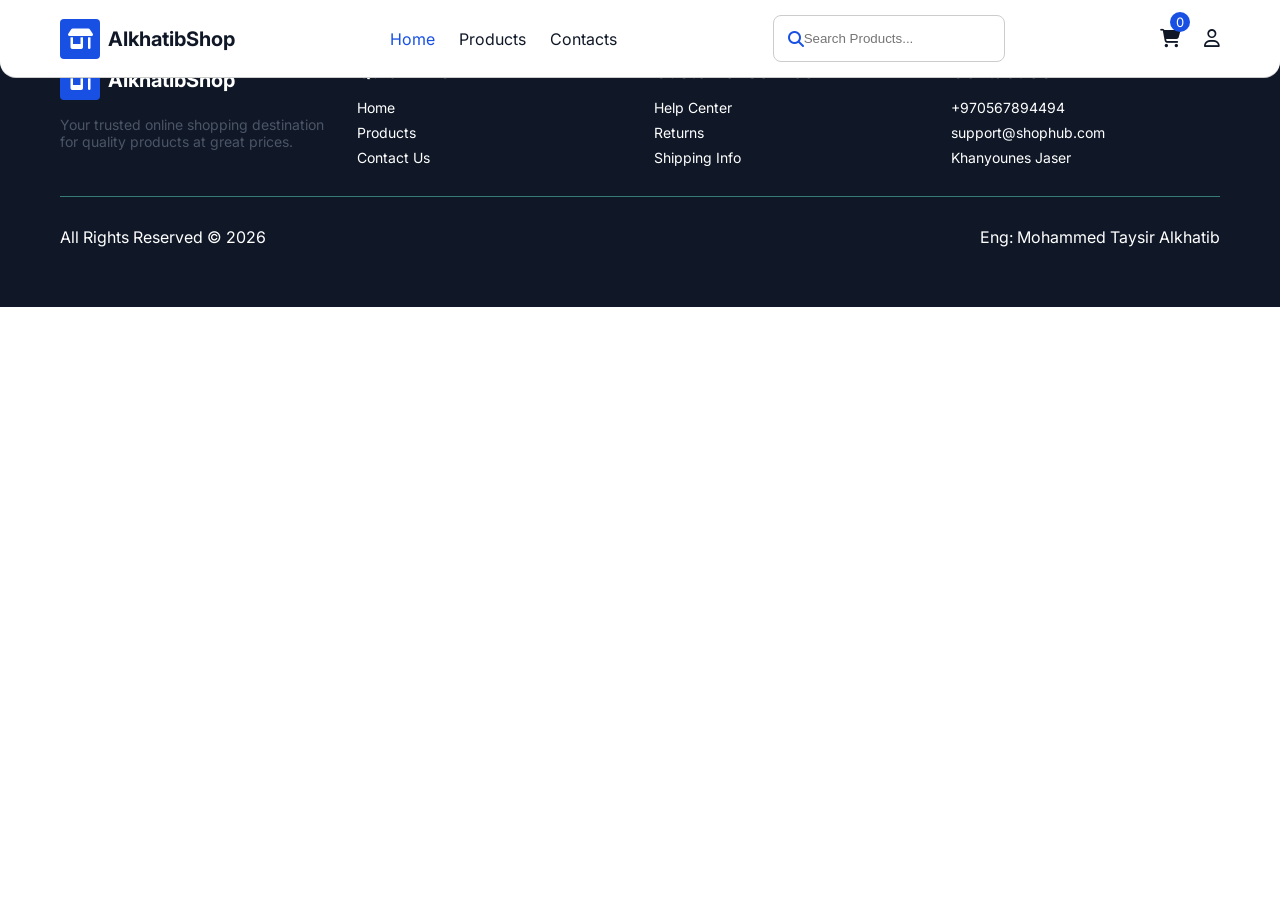
==== products.html @ e65e411a "navbar modal" ====
<!doctype html>
<html lang="en">
  <head>
    <meta charset="UTF-8" />
    <meta name="viewport" content="width=device-width, initial-scale=1.0" />
    <title>Alkhatib Shop | All You Need In One Place</title>

    <link
      href="https://fonts.googleapis.com/css2?family=Inter:wght@400;500;600;700&display=swap"
      rel="stylesheet"
    />

    <!-- Font Awesom Library -->
    <link
      rel="stylesheet"
      href="https://cdnjs.cloudflare.com/ajax/libs/font-awesome/6.5.0/css/all.min.css"
    />

    <link rel="stylesheet" href="./assets/css/main.css" />
    <link rel="stylesheet" href="./assets/css/base.css" />
  </head>
  <body>
    <!-- Navbar -->
    <header class="container flex space-between align-center">
      <a href="index.html" class="logo main-color flex align-center gap-8">
        <div class="logo-icon bg-blue flex align-center justify-center r-4">
          <i class="fa-solid fa-shop"></i>
        </div>
        <p class="clr-black">AlkhatibShop</p>
      </a>

      <nav class="flex align-center gap-24 main-nav mobile-hidden">
        <a href="index.html" class="active page-link clr-black">Home</a>
        <a href="#" class="page-link clr-black">Products</a>
        <a href="#" class="page-link clr-black">Contacts</a>
      </nav>

      <div class="search-div p-relative mobile-hidden">
        <i
          class="fa-solid fa-magnifying-glass p-absolute p-centerY clr-blue"
        ></i>
        <input
          type="text"
          class="search-input r-8"
          placeholder="Search Products..."
        />
      </div>

      <ul class="flex align-center gap-24">
        <li>
          <a href="#" class="clr-black link-icon cart-icon p-relative">
            <i class="fa-solid fa-cart-shopping"></i>
          </a>
        </li>
        <li>
          <a href="#" class="clr-black link-icon">
            <i class="fa-regular fa-user"></i>
          </a>
        </li>
      </ul>

      <div class="desktop-hidden list-icon">
        <i class="fa-solid fa-bars"></i>
      </div>
    </header>

    

    <main>
        <div>
          
        </div>
    </main>
    <footer class="bg-black container">
      <div class="head-footer">
        <div class="flex flex-column gap-16">
          <a href="index.html" class="logo main-color flex align-center gap-8">
            <div class="logo-icon bg-blue flex align-center justify-center r-4">
              <i class="fa-solid fa-shop"></i>
            </div>
            <p class="clr-white">AlkhatibShop</p>
          </a>
          <p class="f-14 clr-gray">
            Your trusted online shopping destination for quality products at
            great prices.
          </p>
        </div>
        <div class="flex flex-column gap-16">
          <h3 class="clr-white">Quic Links</h3>
          <nav class="links flex flex-column gap-8">
            <a href="#" class="f-14 clr-white">Home</a>
            <a href="#" class="f-14 clr-white">Products</a>
            <a href="#" class="f-14 clr-white">Contact Us</a>
          </nav>
        </div>
        <div class="flex flex-column gap-16">
          <h3 class="clr-white">Customer Service</h3>
          <nav class="links flex flex-column gap-8">
            <a href="#" class="f-14 clr-white">Help Center</a>
            <a href="#" class="f-14 clr-white">Returns</a>
            <a href="#" class="f-14 clr-white">Shipping Info</a>
          </nav>
        </div>
        <div class="flex flex-column gap-16">
          <h3 class="clr-white">Contact Us</h3>
          <nav class="links flex flex-column gap-8">
            <a href="#" class="f-14 clr-white">+970567894494</a>
            <a href="#" class="f-14 clr-white">support@shophub.com</a>
            <a href="#" class="f-14 clr-white">Khanyounes Jaser</a>
          </nav>
        </div>
      </div>
      <div class="bottom-footer">
        <p
          class="flex align-center space-between mobile-column mobile-gap-8 clr-white"
        >
          <span>All Rights Reserved &copy; 2026</span>
          <span>Eng: Mohammed Taysir Alkhatib</span>
        </p>
      </div>
    </footer>

    <div class="modal">
      <button class="close-button"><i class="fa-solid fa-x"></i></button>
      <div >
        <div class="search-div p-relative">
          <i
            class="fa-solid fa-magnifying-glass p-absolute p-centerY clr-blue"
          ></i>
          <input
            type="text"
            class="modal-search-input r-8"
            placeholder="Search Products..."
          />
        </div>

        <div>
          <nav class = "flex flex-column gap-24">
            <a href = "index.html" class = "clr-black active page-link">Home</a>
            <a href = "products.html" class = "clr-black page-link">Products</a>
            <a href = "contact.html" class = "clr-black page-link">Contact</a>
          </nav>
        </div>

      </div>
      <a href="index.html" class="logo main-color flex align-center gap-8 p-absolute">
        <div class="logo-icon bg-blue flex align-center justify-center r-4">
          <i class="fa-solid fa-shop"></i>
        </div>
        <p class="clr-black">AlkhatibShop</p>
      </a>
    </div>

    <script src="./assets/js/main.js"></script>
  </body>
</html>
---- assets/css/main.css ----
:root {
  --mainColor: #1850e3;
  --colorBlack: #101828;
  --lightBlue: #1447e6;
}

* {
  padding: 0;
  margin: 0;
}

a {
  text-decoration: none;
}

ul {
  list-style: none;
  padding: 0;
}

body {
  font-family: 'Inter', sans-serif;
  overflow-x: hidden;
}

header {
  padding-top: 15px;
  padding-bottom: 15px;
  box-shadow: 0 1px #ccc;
  border-bottom-left-radius: 16px;
  border-bottom-right-radius: 16px;
  position: fixed;
  width: 100%;
  background-color: white;
  overflow: hidden;
  left: 0;
  top: 0;
  box-sizing: border-box;
  z-index: 99999;
}

.logo {
  font-size: 20px;
  font-weight:bold;
}

.logo-icon {
  width: 40px;
  height: 40px;
  color: white;
}

a.page-link:hover,
a.page-link.active {
  color: var(--mainColor);
}

header .search-div i {
  left: 15px;
  z-index: 1;
}

.search-input {
  border:1px solid #ccc;
  outline: none;
  padding-top: 15px;
  padding-bottom: 15px;
  padding-left: 30px;
  width: 200px;
  transition: 0.3s ease;
}

.search-input:focus {
  border:1px solid var(--mainColor);
  width: 300px;
}


.link-icon {
  font-size: 18px;
}

.link-icon:hover {
  color: var(--mainColor);
}

.cart-icon::before {
  content:"0";
  width: 20px;
  height: 20px;
  font-size: 13px;
  position: absolute;
  background-color: var(--mainColor);
  color: white;
  border-radius: 50%;
  display: flex;
  justify-content: center;
  align-items: center;
  top: -16px;
  right: -10px;
}

.hero {
  overflow: hidden;
  padding-top: 120px;
  padding-bottom: 60px;
}

@media(max-width: 900px) {
  .logo p {
    font-size: 15px;
  }
  .hero .container {
    gap: 60px;
    align-items: center;
  }
  .hero .container .content {
    align-items: center;
    text-align: center;
  }

  .hero .container .content h1 {
    font-size: 30px;
    line-height: 1.4;
  }

  .hero .container .content p {
    font-size: 14px;
    line-height: 1.4;
  }

  .hero .container .image  {
    width: 80%;
  }

  .hero .container .image img {
    width: 100%;
  }
}




.hero .collection {
  padding: 10px 20px;
  border-radius: 16px;
  font-weight: bold;
  font-size: 14px;
  filter: blur(120);
}


.hero-title {
  max-width: 85%;
  font-size: 45px;
  line-height: 1.2;
}

.hero .image {
  background-color: #326bc9;
  padding: 40px;
  border: 1px solid #5a72c2;
  /* filter: blur(120); */
  border-radius: 16px;
}

.hero .buttons {
  padding-top: 20px;
}

.hero .shop-btn {
  
  border: none;
  padding: 15px 20px;
  background-color: white;
  color: var(--mainColor);
  font-size: 15px;
  font-weight: bold;
  cursor: pointer;
}

.hero  img {
  width: 400px;
  height: 400px;
  border-radius: 16px;
  object-fit: cover;
}


.features {
   padding-top: 40px;
   padding-bottom: 40px;
   display: grid;
   row-gap: 30px;
   grid-template-columns: repeat(auto-fit, minmax(250px, 1fr));
   
}

.feature-icon {
  width: 50px;
  height: 50px;
  background-color: rgba(219, 234, 254, 1);
}

.features p {
  color: #4a5565
}

.featured-products .container {
  padding-top: 100px;
  padding-bottom: 100px;
}

.featured-products .products-part {
  padding-top: 50px;
  display: grid;
  grid-template-columns: repeat(auto-fit, minmax(300px, 1fr));
  gap: 40px;
}



.featured-products .products-part img {
  width: 100%;
  border-radius: 4px;
}

.product-box .product-content {
  padding: 20px;
  display: flex;
  flex-direction: column;
  gap: 5px;
}


.product-box {
  transition: 0.3s ease;
  overflow: hidden;
}

.product-box .product-image {
  overflow: hidden;
}

.product-box img {
  transition: 0.7s ease;
}

.product-box:hover img{
  transform: scale(1.2) rotate(10deg);
}

.product-box h3 {
  transition: 0.7s ease;
}

.product-box:hover h3 {
  color: var(--mainColor);
}

.product-box .product-content h2 {
  font-size: 15px;
}

.view-all-products-part {
  padding-top: 50px;
  text-align: center;
  display: flex;
  justify-content: center;
}

.view-all-products-part a {
  background-color: var(--mainColor);
  color: white;
  padding: 15px 20px;
  font-weight: bold;
  border-radius: 6px;
  transition: 0.3s ease;
  display: block;
  width: fit-content;
}

.view-all-products-part a:hover {
  transform: scale(1.2);
}

.show-product {
  width: 40px;
  height: 40px;
  display: block;
  display: flex;
  justify-content: center; 
  align-items: center;
}

footer {
  padding-top: 60px;
  padding-bottom: 60px;
}

.head-footer {
  display: grid;
  grid-template-columns: repeat(auto-fit, minmax(250px, 1fr));
  gap: 28px;
  padding-bottom: 30px;
  border-bottom: 1px solid #367c75;
}

.bottom-footer {
  padding-top: 30px;
}

.modal {
  position: fixed;
  top: 0;
  bottom: 0;
  left: -100%;
  width: 0;
  background-color: white;
  z-index: 9999999;
  transition: 0.7s ease;
  overflow: hidden;
  padding-top: 60px;
  
}

.modal.active {
  left: 0;
  width: 100%;
}

.modal .close-button {
  background-color: var(--mainColor);
  color: white;
  border: none;
  width: 30px; 
  height: 30px;
  border-radius: 50%;
  cursor: pointer;
  position: absolute;
  right: 10px;
  top: 10px;
}

.modal .search-div {
  margin-left: 20px;
  margin-right: 20px;
}

.modal .search-div input {
  width: 100%;
  padding: 10px;
  padding-left: 25px;
  box-sizing: border-box;
  outline: none;
  border: 2px solid var(--colorBlack);
}

.modal .search-div input:focus {
  border: 2px solid var(--mainColor);
}


.modal .search-div i {
  left: 8px;
}

.modal nav {
  padding-left: 20px;
  margin-top: 40px;
}

.modal .logo {
  bottom: 20px;
  left: 5px;
}

@media(max-width: 900) {
  .logo-icon {
    width: 30px;
    height: 30px;

  }

  .logo p {
    font-size: 14px;
  }
}
---- assets/css/base.css ----
.clr-blue {
  color: var(--mainColor)
}

.bg-blue {
  background-color: var(--mainColor)
}

.clr-light-blue {
  color: var(--lightBlue);
}

.bg-light-blue {
  background-color: var(--lightBlue);
}


.clr-gold {
  color: rgba(253, 199, 0, 1);
}


.clr-black {
  color: var(--colorBlack);
}

.bg-black {
  background-color: var(--colorBlack);
}

.clr-white {
  color: white;
}

.bg-white {
  background-color: white;
}

.clr-gray {
  color: #4a5565;
}


.container {
  padding-left: 60px;
  padding-right: 60px;
}

@media(max-width: 900px) {
  .container {
    padding-left: 30px;
    padding-right: 30px;
  }
}

.d-none {
  display: none;
}

.flex {
  display: flex;
}

.flex-column {
  flex-direction: column;
}


.space-between {
  justify-content: space-between;
}

.align-center {
  align-items: center;
}

.justify-center {
  justify-content: center;
}


.gap-4 {
  gap: 4px;
}

.gap-8 {
  gap: 8px;
}

.gap-16 {
  gap: 16px;
}

.gap-24 {
  gap: 24px
}

.gap-34 {
  gap: 34;
}



.r-4 {
  border-radius: 4px;
}

.r-8 {
  border-radius: 8px;
}

.r-circle {
  border-radius: 50%;
}

.shadow {
  box-shadow: 0 5px 8px #ddd;
}

.p-relative {
  position: relative;
}

.p-absolute {
  position: absolute;
}

.p-centerY {
  top: 50%;
  transform: translateY(-50%)
}


.fit-content {
  width: fit-content;
}



.f-13 {
  font-size: 13px;
}

.f-14 {
  font-size: 14px;
}

.fs-15 {
  font-size: 15px;
}

.f-bold {
  font-weight: bold;
}

.text-center {
  text-align: center;
}


.cursor-pointer {
  cursor: pointer;
}


@media(max-width: 900px) {
  .mobile-hidden {
    display: none;
  }

  .mobile-column {
    flex-direction: column;
  }

  .mobile-gap-8 {
    gap: 8px;
  }

}

@media(min-width: 900px) {
  .desktop-hidden {
    display: none;
  }

}
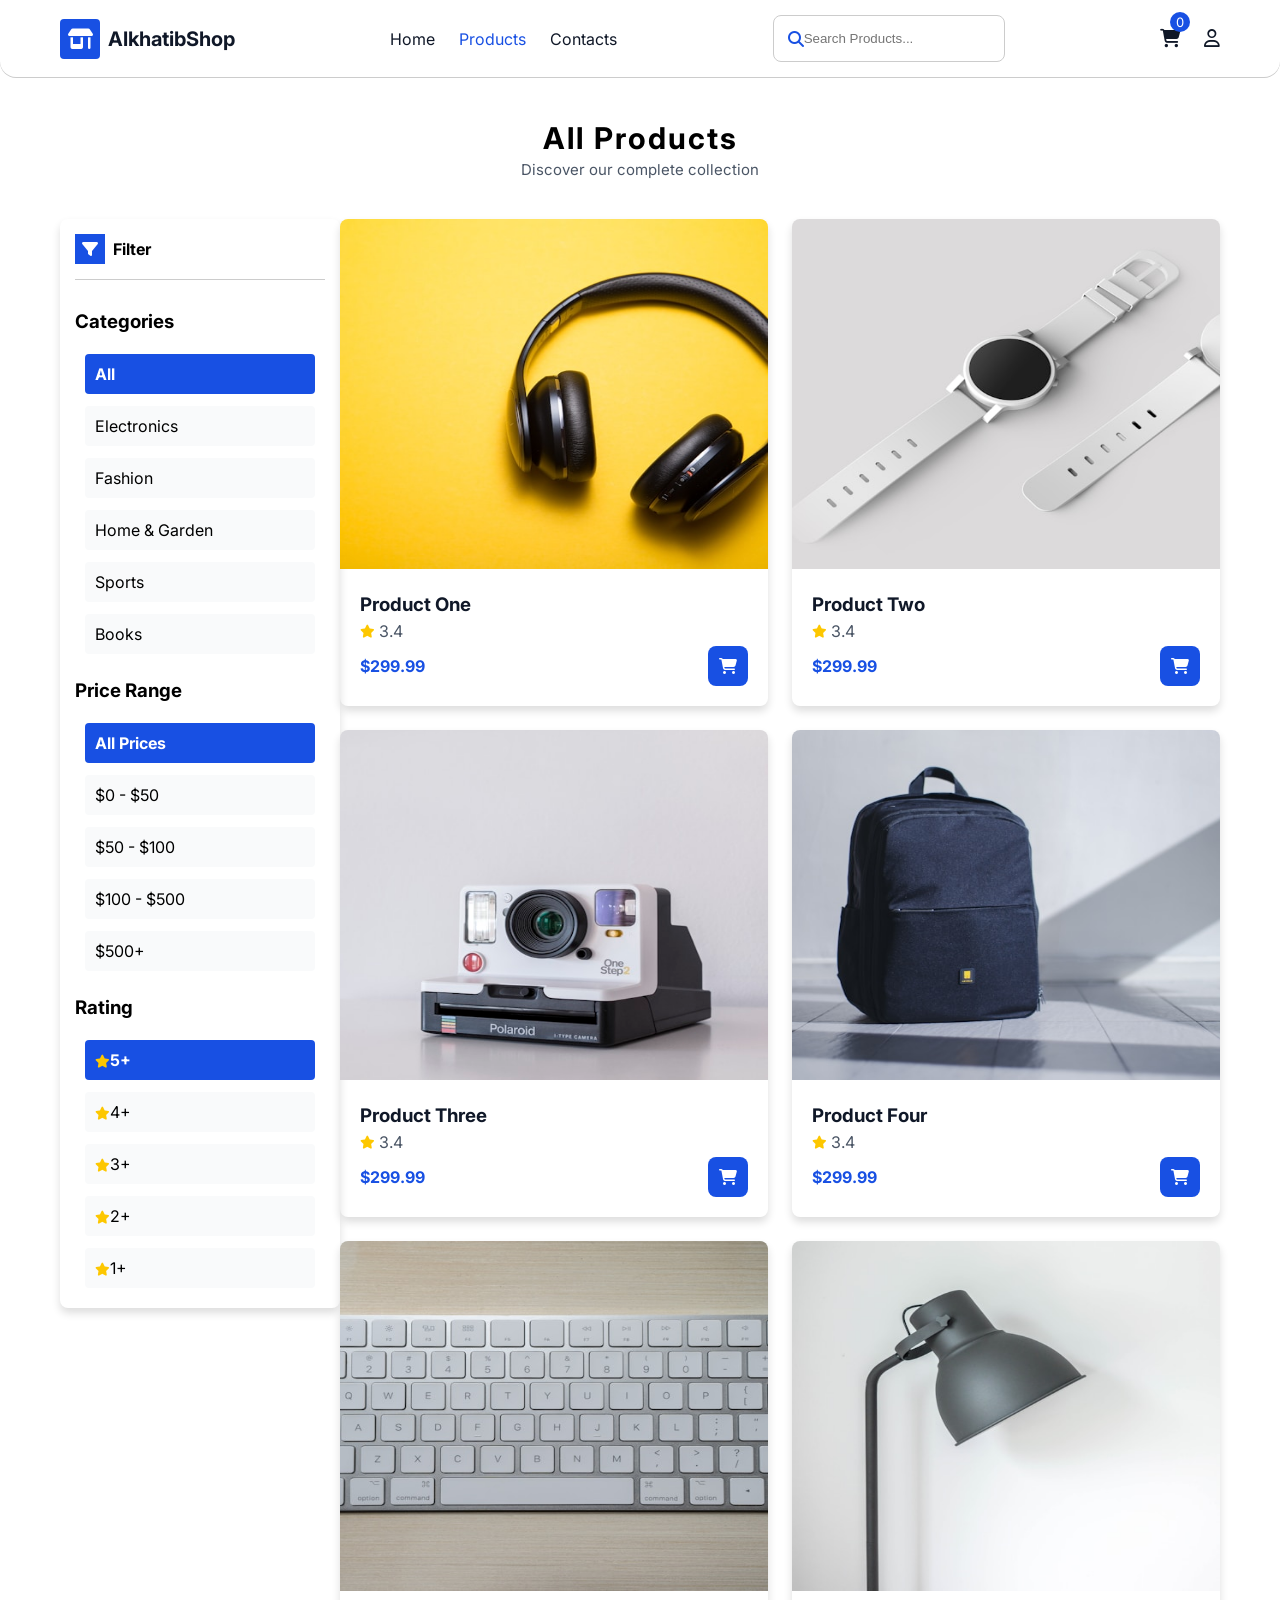
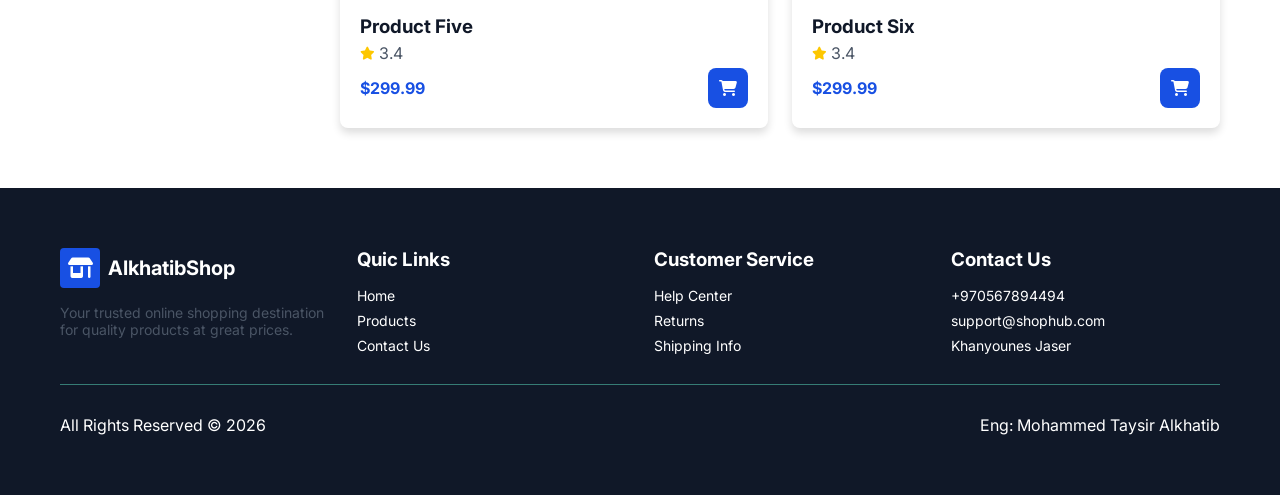
==== commit 9bb503a1: "products page" ====
--- a/products.html
+++ b/products.html
@@ -30,9 +30,9 @@
       </a>
 
       <nav class="flex align-center gap-24 main-nav mobile-hidden">
-        <a href="index.html" class="active page-link clr-black">Home</a>
-        <a href="#" class="page-link clr-black">Products</a>
-        <a href="#" class="page-link clr-black">Contacts</a>
+        <a href="index.html" class="page-link clr-black">Home</a>
+        <a href="products.html" class="active page-link clr-black">Products</a>
+        <a href="contact.html" class="page-link clr-black">Contacts</a>
       </nav>
 
       <div class="search-div p-relative mobile-hidden">
@@ -63,13 +63,172 @@
         <i class="fa-solid fa-bars"></i>
       </div>
     </header>
-
-    
-
-    <main>
-        <div>
-          
-        </div>
+    <main class="products-page">
+      <div class="products-page-title flex flex-column gap-4">
+        <h2 class="clr-balck">All Products</h2>
+        <p class="clr-gray fs-15">Discover our complete collection</p>
+      </div>
+      <div class = "desktop-hidden filter-modal-icon cursor-pointer">
+        <div class="filter-icon">
+          <i class="fa-solid fa-filter"></i>
+        </div>
+      </div>
+      <div class="container flex">
+        <div class="products-page-sidebar r-8 shadow mobile-hidden">
+          <div class="filter-part flex align-center gap-8">
+            <div class="filter-icon">
+              <i class="fa-solid fa-filter"></i>
+            </div>
+            <span class="f-bold">Filter</span>
+          </div>
+          <div class="filters-items">
+            <div>
+              <h3>Categories</h3>
+              <ul class="categories-list">
+                <li class="active">All</li>
+                <li>Electronics</li>
+                <li>Fashion</li>
+                <li>Home & Garden</li>
+                <li>Sports</li>
+                <li>Books</li>
+              </ul>
+            </div>
+
+            <div>
+              <h3>Price Range</h3>
+              <ul class="categories-list">
+                <li class="active">All Prices</li>
+                <li>$0 - $50</li>
+                <li>$50 - $100</li>
+                <li>$100 - $500</li>
+                <li>$500+</li>
+              </ul>
+            </div>
+            <div>
+              <h3>Rating</h3>
+              <ul class="categories-list">
+                <li class="active">
+                  <i class="fa-solid fa-star f-13 clr-gold"></i>5+
+                </li>
+                <li><i class="fa-solid fa-star f-13 clr-gold"></i>4+</li>
+                <li><i class="fa-solid fa-star f-13 clr-gold"></i>3+</li>
+                <li><i class="fa-solid fa-star f-13 clr-gold"></i>2+</li>
+                <li><i class="fa-solid fa-star f-13 clr-gold"></i>1+</li>
+              </ul>
+            </div>
+          </div>
+        </div>
+        <div class="product-gallery">
+          <div class="product-box r-8 shadow">
+            <div class="product-image">
+              <img src="./assets/images/produc1.png" />
+            </div>
+            <div class="product-content">
+              <h3 class="clr-black">Product One</h3>
+              <div class="fs-14 flex align-center gap-4">
+                <i class="fa-solid fa-star f-13 clr-gold"></i
+                ><span class="clr-gray">3.4</span>
+              </div>
+              <div class="flex align-center space-between">
+                <span class="product-price clr-blue f-bold">$299.99</span>
+                <span class="show-product r-8 bg-blue cursor-pointer"
+                  ><i class="fa-solid fa-cart-shopping clr-white"></i
+                ></span>
+              </div>
+            </div>
+          </div>
+          <div class="product-box r-8 shadow">
+            <div class="product-image">
+              <img src="./assets/images/product2.png" />
+            </div>
+            <div class="product-content">
+              <h3 class="clr-black">Product Two</h3>
+              <div class="fs-14 flex align-center gap-4">
+                <i class="fa-solid fa-star f-13 clr-gold"></i
+                ><span class="clr-gray">3.4</span>
+              </div>
+              <div class="flex align-center space-between">
+                <span class="product-price clr-blue f-bold">$299.99</span>
+                <span class="show-product r-8 bg-blue cursor-pointer"
+                  ><i class="fa-solid fa-cart-shopping clr-white"></i
+                ></span>
+              </div>
+            </div>
+          </div>
+          <div class="product-box r-8 shadow">
+            <div class="product-image">
+              <img src="./assets/images/product3.png" />
+            </div>
+            <div class="product-content">
+              <h3 class="clr-black">Product Three</h3>
+              <div class="fs-14 flex align-center gap-4">
+                <i class="fa-solid fa-star f-13 clr-gold"></i
+                ><span class="clr-gray">3.4</span>
+              </div>
+              <div class="flex align-center space-between">
+                <span class="product-price clr-blue f-bold">$299.99</span>
+                <span class="show-product r-8 bg-blue cursor-pointer"
+                  ><i class="fa-solid fa-cart-shopping clr-white"></i
+                ></span>
+              </div>
+            </div>
+          </div>
+          <div class="product-box r-8 shadow">
+            <div class="product-image">
+              <img src="./assets/images/product4.png" />
+            </div>
+            <div class="product-content">
+              <h3 class="clr-black">Product Four</h3>
+              <div class="fs-14 flex align-center gap-4">
+                <i class="fa-solid fa-star f-13 clr-gold"></i
+                ><span class="clr-gray">3.4</span>
+              </div>
+              <div class="flex align-center space-between">
+                <span class="product-price clr-blue f-bold">$299.99</span>
+                <span class="show-product r-8 bg-blue cursor-pointer"
+                  ><i class="fa-solid fa-cart-shopping clr-white"></i
+                ></span>
+              </div>
+            </div>
+          </div>
+          <div class="product-box r-8 shadow">
+            <div class="product-image">
+              <img src="./assets/images/product5.png" />
+            </div>
+            <div class="product-content">
+              <h3 class="clr-black">Product Five</h3>
+              <div class="fs-14 flex align-center gap-4">
+                <i class="fa-solid fa-star f-13 clr-gold"></i
+                ><span class="clr-gray">3.4</span>
+              </div>
+              <div class="flex align-center space-between">
+                <span class="product-price clr-blue f-bold">$299.99</span>
+                <span class="show-product r-8 bg-blue cursor-pointer"
+                  ><i class="fa-solid fa-cart-shopping clr-white"></i
+                ></span>
+              </div>
+            </div>
+          </div>
+          <div class="product-box r-8 shadow">
+            <div class="product-image">
+              <img src="./assets/images/product6.png" />
+            </div>
+            <div class="product-content">
+              <h3 class="clr-black">Product Six</h3>
+              <div class="fs-14 flex align-center gap-4">
+                <i class="fa-solid fa-star f-13 clr-gold"></i
+                ><span class="clr-gray">3.4</span>
+              </div>
+              <div class="flex align-center space-between">
+                <span class="product-price clr-blue f-bold">$299.99</span>
+                <span class="show-product r-8 bg-blue cursor-pointer"
+                  ><i class="fa-solid fa-cart-shopping clr-white"></i
+                ></span>
+              </div>
+            </div>
+          </div>
+        </div>
+      </div>
     </main>
     <footer class="bg-black container">
       <div class="head-footer">
@@ -120,9 +279,9 @@
       </div>
     </footer>
 
-    <div class="modal">
+    <div class="nav-modal modal">
       <button class="close-button"><i class="fa-solid fa-x"></i></button>
-      <div >
+      <div>
         <div class="search-div p-relative">
           <i
             class="fa-solid fa-magnifying-glass p-absolute p-centerY clr-blue"
@@ -135,15 +294,17 @@
         </div>
 
         <div>
-          <nav class = "flex flex-column gap-24">
-            <a href = "index.html" class = "clr-black active page-link">Home</a>
-            <a href = "products.html" class = "clr-black page-link">Products</a>
-            <a href = "contact.html" class = "clr-black page-link">Contact</a>
+          <nav class="flex flex-column gap-24">
+            <a href="index.html" class="clr-black active page-link">Home</a>
+            <a href="products.html" class="clr-black page-link">Products</a>
+            <a href="contact.html" class="clr-black page-link">Contact</a>
           </nav>
         </div>
-
-      </div>
-      <a href="index.html" class="logo main-color flex align-center gap-8 p-absolute">
+      </div>
+      <a
+        href="index.html"
+        class="logo main-color flex align-center gap-8 p-absolute"
+      >
         <div class="logo-icon bg-blue flex align-center justify-center r-4">
           <i class="fa-solid fa-shop"></i>
         </div>
@@ -151,6 +312,46 @@
       </a>
     </div>
 
+    <div class="filter-modal modal">
+      <button class="close-button"><i class="fa-solid fa-x"></i></button>
+      <div class="filters-items">
+        <div>
+        <h3>Categories</h3>
+        <ul class="categories-list">
+          <li class="active">All</li>
+          <li>Electronics</li>
+          <li>Fashion</li>
+          <li>Home & Garden</li>
+          <li>Sports</li>
+          <li>Books</li>
+        </ul>
+      </div>
+
+      <div>
+        <h3>Price Range</h3>
+        <ul class="categories-list">
+          <li class="active">All Prices</li>
+          <li>$0 - $50</li>
+          <li>$50 - $100</li>
+          <li>$100 - $500</li>
+          <li>$500+</li>
+        </ul>
+      </div>
+      <div>
+        <h3>Rating</h3>
+        <ul class="categories-list">
+          <li class="active">
+            <i class="fa-solid fa-star f-13 clr-gold"></i>5+
+          </li>
+          <li><i class="fa-solid fa-star f-13 clr-gold"></i>4+</li>
+          <li><i class="fa-solid fa-star f-13 clr-gold"></i>3+</li>
+          <li><i class="fa-solid fa-star f-13 clr-gold"></i>2+</li>
+          <li><i class="fa-solid fa-star f-13 clr-gold"></i>1+</li>
+        </ul>
+      </div>
+      </div>
+    </div>
+
     <script src="./assets/js/main.js"></script>
   </body>
 </html>
--- a/assets/css/main.css
+++ b/assets/css/main.css
@@ -342,12 +342,12 @@
   top: 10px;
 }
 
-.modal .search-div {
+.nav-modal .search-div {
   margin-left: 20px;
   margin-right: 20px;
 }
 
-.modal .search-div input {
+.nav-modal .search-div input {
   width: 100%;
   padding: 10px;
   padding-left: 25px;
@@ -356,21 +356,21 @@
   border: 2px solid var(--colorBlack);
 }
 
-.modal .search-div input:focus {
+.nav-modal .search-div input:focus {
   border: 2px solid var(--mainColor);
 }
 
 
-.modal .search-div i {
+.nav-modal .search-div i {
   left: 8px;
 }
 
-.modal nav {
+.nav-modal nav {
   padding-left: 20px;
   margin-top: 40px;
 }
 
-.modal .logo {
+.nav-modal .logo {
   bottom: 20px;
   left: 5px;
 }
@@ -385,4 +385,105 @@
   .logo p {
     font-size: 14px;
   }
+}
+
+
+/* Products Page */
+
+.products-page {
+  padding-top: 120px;
+}
+
+.products-page-title {
+  text-align: center;
+}
+
+.products-page-title h2 {
+  font-size: 30px;
+  letter-spacing: 2px;
+}
+
+
+
+.products-page .container {
+  padding-bottom: 60px;
+  padding-top: 40px;
+}
+
+.products-page-sidebar {
+  width: 250px;
+  height: 100%;
+  padding: 15px;
+}
+
+ .filter-icon {
+  width: 30px;
+  height: 30px;
+  background-color: var(--mainColor);
+  color: white;
+  display: flex;
+  justify-content: center;
+  align-items: center;
+}
+
+.products-page-sidebar .filter-part {
+  padding-bottom: 15px;
+  border-bottom: 1px solid #ccc;
+}
+
+.filters-items {
+  padding-top: 30px;
+  display: flex;
+  flex-direction: column;
+  gap: 20px;
+}
+
+.filters-items > div {
+  display: flex;
+  flex-direction: column;
+  gap: 16px;
+}
+
+.filters-items ul {
+  padding: 5px 10px;
+  display: flex;
+  flex-direction: column;
+  gap: 12px;
+  border-radius: 8px;
+}
+
+.filters-items ul li {
+  padding: 10px;
+  border-radius: 4px;
+  background-color: #f9fafb;
+  cursor: pointer;
+}
+
+.filters-items ul li:hover,
+.filters-items ul li.active {
+  background-color: var(--mainColor);
+  color: white;
+  font-weight: bold;
+}
+
+.product-gallery {
+  flex-grow: 1;
+  display: grid;
+  grid-template-columns: repeat(auto-fit, minmax(300px, 1fr));
+  gap: 24px;
+}
+
+.product-gallery img {
+  height: 350px;
+  width: 100%;
+}
+
+
+
+.filter-modal {
+  overflow-y: scroll;
+}
+
+.filter-modal .filters-items {
+  padding: 20px;
 }
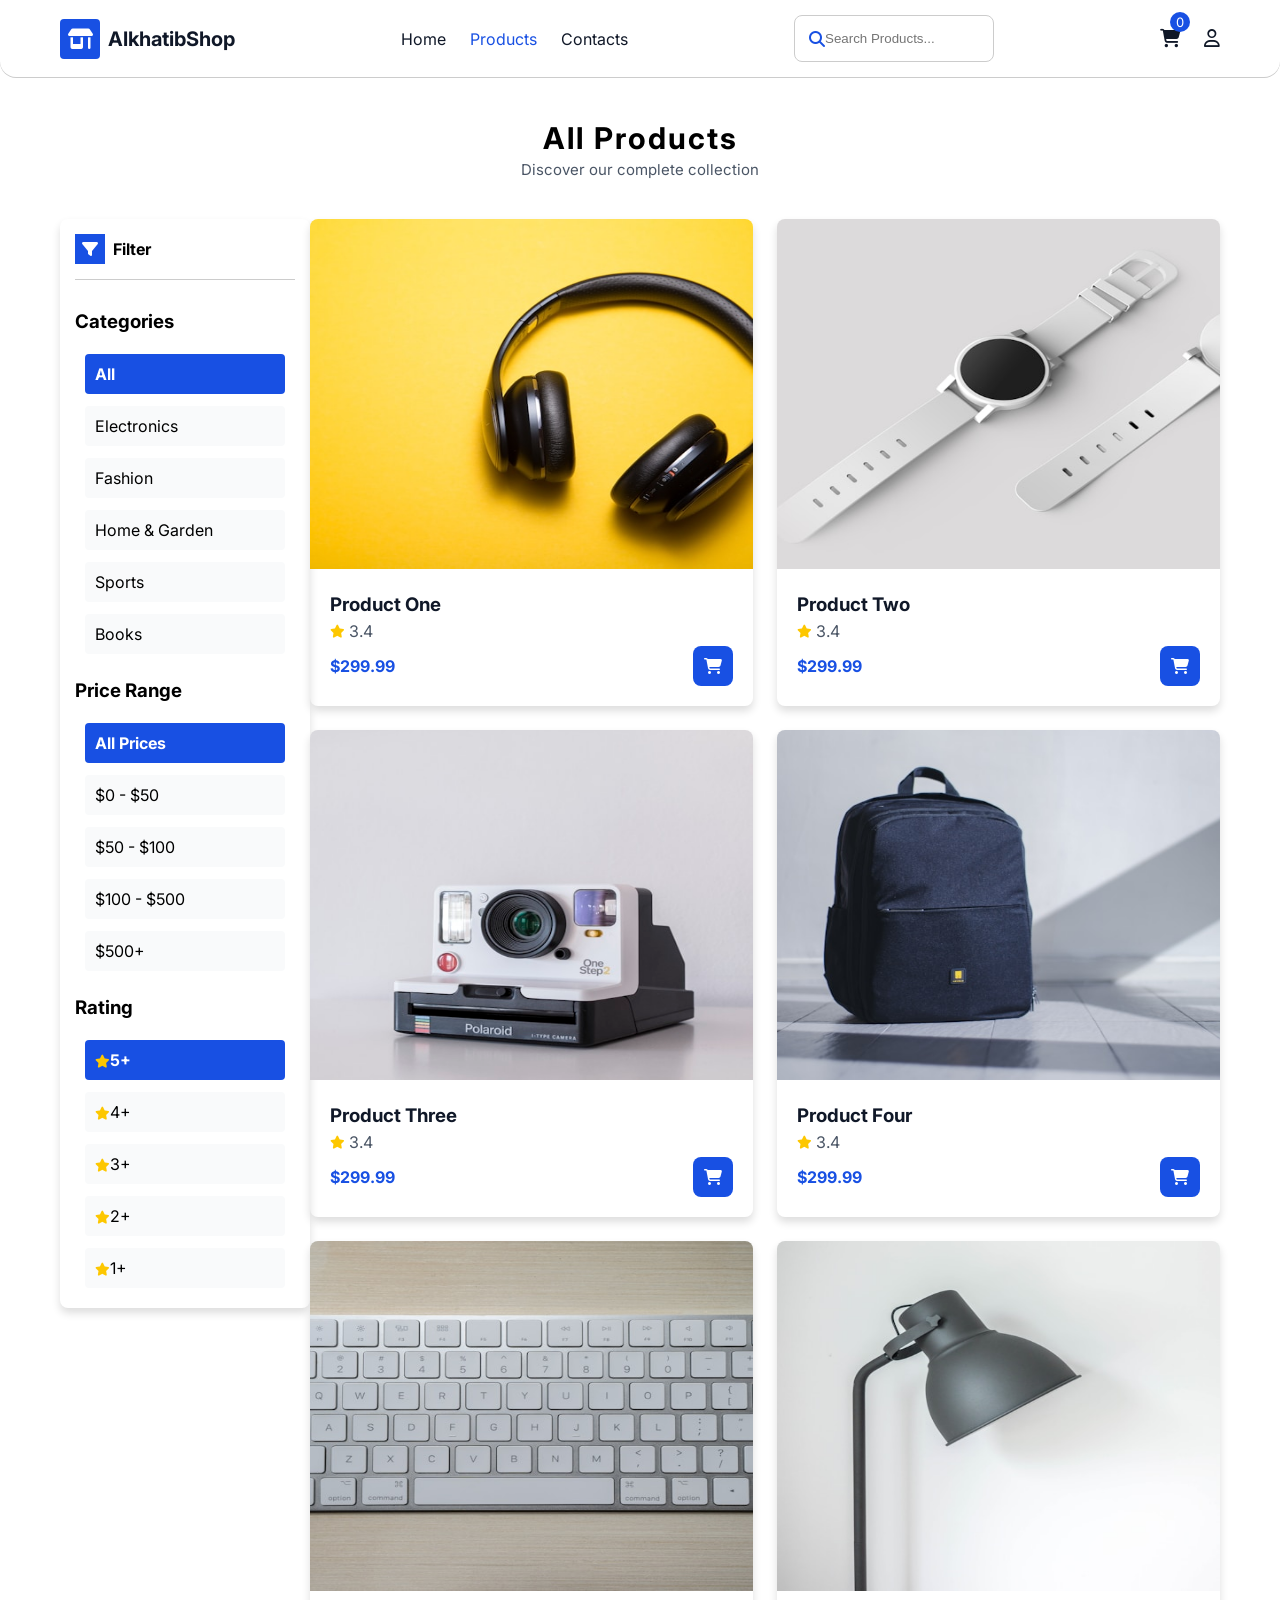
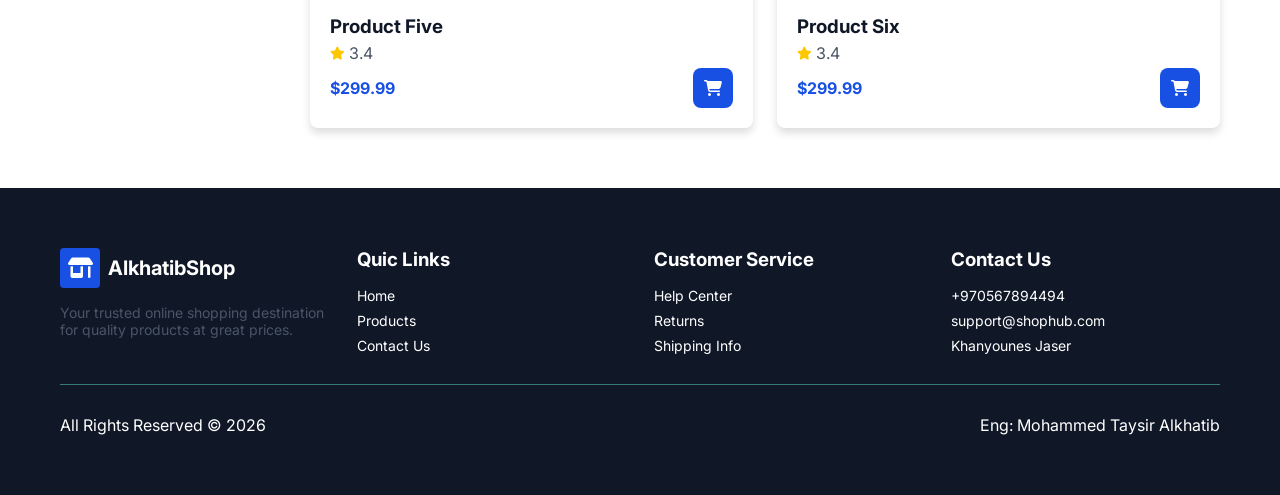
==== commit bc1ac4be: "login, register, product-details" ====
--- a/products.html
+++ b/products.html
@@ -53,7 +53,7 @@
           </a>
         </li>
         <li>
-          <a href="#" class="clr-black link-icon">
+          <a href="login.html" class="clr-black link-icon">
             <i class="fa-regular fa-user"></i>
           </a>
         </li>
--- a/assets/css/main.css
+++ b/assets/css/main.css
@@ -7,6 +7,7 @@
 * {
   padding: 0;
   margin: 0;
+  box-sizing: border-box;
 }
 
 a {
@@ -486,4 +487,276 @@
 
 .filter-modal .filters-items {
   padding: 20px;
+}
+
+/* Login Page  */
+
+.login-page {
+  min-height: 100vh;
+  padding-top: 120px;
+  padding-bottom: 60px;
+
+  background-color: var(--mainColor);
+}
+
+.login-page .welcom-message {
+  line-height: 1.7;
+  margin-bottom: 20px;;
+}
+
+.login-page .welcom-message h3 {
+  font-size: 20px;
+}
+
+
+.login-page .container {
+  display: flex;
+  justify-content: center;
+  align-items: center;
+}
+
+.login-page .container > div {
+  width: fit-content;
+  padding: 20px;
+  border-radius: 20px;
+  background-color: white;
+}
+
+.login-page input {
+  padding: 10px 15px;
+  width: 300px;
+  border: 1px solid #4a5565;
+  border-radius: 4px;
+  outline: none;
+}
+
+.login-page input:focus {
+  border: 2px solid var(--mainColor);
+}
+
+.login-page button {
+  padding: 15px 20px;
+  background-color: var(--mainColor);
+  color: white;
+  font-size: 15px;
+  font-weight: bold;
+  border: 2px solid white;
+  border-radius: 4px;
+  margin-bottom: 20px;
+  
+}
+
+.login-page .form-footer {
+  padding-top: 20px;
+  border-top: 1px solid #ccc;
+  text-align: center;
+}
+
+/* Contact Page  */
+.contact-page {
+  min-height: 100vh;
+  padding-top: 120px;
+  background-color: #f9fafb;
+}
+
+.static-contacts {
+  display: grid;
+  grid-template-columns: repeat(auto-fit, minmax(300px, 1fr));
+  gap: 20px;
+  padding-top: 40px;
+}
+
+
+.contact-box {
+  display: flex;
+  flex-direction: column;
+  gap: 12px;
+  padding: 30px;
+  border-radius: 6px;
+  background-color: white;
+}
+
+.contact-icon {
+  background-color: #f9fafb;
+  width: 40px;
+  height: 40px;
+  border-radius: 8px;
+  display: flex;
+  justify-content: center;
+  align-items: center;
+  color: var(--mainColor);
+}
+
+.contact-form-part {
+  margin-top: 50px;
+  padding: 30px;
+  border-radius: 8px;
+  margin-bottom: 50px;
+  background-color: white;
+}
+
+.contact-form-part h3 {
+  margin-bottom: 20px;
+}
+
+.contact-form input  {
+  padding: 15px 15px;
+  border-radius: 6px;
+  border: 1px solid #ccc;
+  outline: none;
+}
+
+.contact-form input:focus {
+  border: 2px solid var(--mainColor);
+}
+
+.contact-form textarea {
+  width: 100%;
+  height: 150px;
+  padding: 15px;
+  border-radius: 6px;
+  resize: none;
+  border: 1px solid #ccc;
+  outline: none;
+}
+
+.contact-form textarea:focus {
+  border: 2px solid var(--mainColor);
+}
+
+.contact-form button {
+  
+  padding: 20px;
+  background-color: var(--mainColor);
+  font-size: 16px;
+  font-weight: bold;
+  color: white;
+  border: none;
+  border-radius: 6px;
+}
+
+/* Product Details  */
+.product-details {
+  padding-top: 150px;
+  padding-bottom: 80px;
+  background-color: #f9fafb;
+}
+
+
+
+.product-details .image {
+  padding: 30px;
+  width: fit-content;
+  background-color: white;
+  
+}
+
+.product-details .imag-slider {
+  display: flex;
+  align-items: center;
+  gap: 20px;
+  margin-top: 20px;
+}
+
+.product-details .imag-slider img {
+  width: 125px;
+  height: 125px;
+  border-radius: 6px;
+}
+
+.product-details .imag-slider img.active {
+  border: 2px solid var(--mainColor);
+}
+
+.product-details .details {
+  background-color: white;
+  padding: 30px;
+  flex-grow: 1;
+  height: fit-content;
+}
+.product-details .details .price .price-after-des {
+  color: var(--mainColor);
+  font-size: 30px;
+  font-weight: bold;
+}
+
+.product-details .details .product-desc {
+  color: #4a5565;
+  line-height: 1.6;
+  font-size: 15px;
+}
+
+.product-details .details .cabsole {
+  background-color: #dbfce7;
+  padding: 5px;
+  border-radius: 6px;
+  font-size: 14px;
+  font-weight: bold;
+}
+
+.product-details .details .quantity-div {
+  padding-top: 30px;
+  border-top: 1px solid #ddd;
+}
+
+.product-details .details .quantity-div input {
+  padding: 10px;
+  border-radius: 8px;
+  
+  border: 1px solid #ccc;
+  outline: none;
+  text-align: center;
+  font-weight: bold;
+  font-size: 17px;
+  user-select: none;
+}
+
+.product-details .details .quantity-div .input {
+  position: relative;
+  user-select: none;
+}
+
+.product-details .details .quantity-div .minus {
+  content: "-";
+  display: block;
+  font-size: 18px;
+  /* font-weight: bold; */
+  color: #4a5565;
+  position: absolute;
+  top: 50%;
+  left: 15px;
+  transform: translateY(-50%);
+  z-index: 3;
+  cursor: pointer;
+}
+
+.product-details .details .quantity-div .addition {
+  content: "+";
+  display: block;
+  font-size: 18px;
+  /* font-weight: bold; */
+  color: #4a5565;
+  position: absolute;
+  top: 50%;
+  right: 15px;
+  transform: translateY(-50%);
+  z-index: 3;
+  cursor: pointer;
+}
+
+.product-details .details .quantity-div button {
+  padding-top: 20px;
+  padding-bottom: 20px;
+  background-color: var(--mainColor);
+  color: white;
+  font-weight: bold;
+  font-size: 17px;
+  outline: none;
+  border: none;
+  border-radius: 8px;
+}
+
+
+.product-details .details .product-title {
+  font-size: 25px;
 }
--- a/assets/css/base.css
+++ b/assets/css/base.css
@@ -78,6 +78,14 @@
   justify-content: center;
 }
 
+.flex-grow {
+  flex-grow: 1;
+}
+
+.flex-wrap {
+  flex-wrap: wrap;
+}
+
 
 .gap-4 {
   gap: 4px;
@@ -99,7 +107,10 @@
   gap: 34;
 }
 
-
+.py-15 {
+  padding-top: 15px;
+  padding-bottom: 15px;
+}
 
 .r-4 {
   border-radius: 4px;
@@ -157,9 +168,21 @@
   text-align: center;
 }
 
+.text-right {
+  text-align: right;
+}
+
 
 .cursor-pointer {
   cursor: pointer;
+}
+
+.line-height {
+  line-height: 1.5
+}
+
+.full-screen {
+  min-height: 100vh;
 }
 
 
